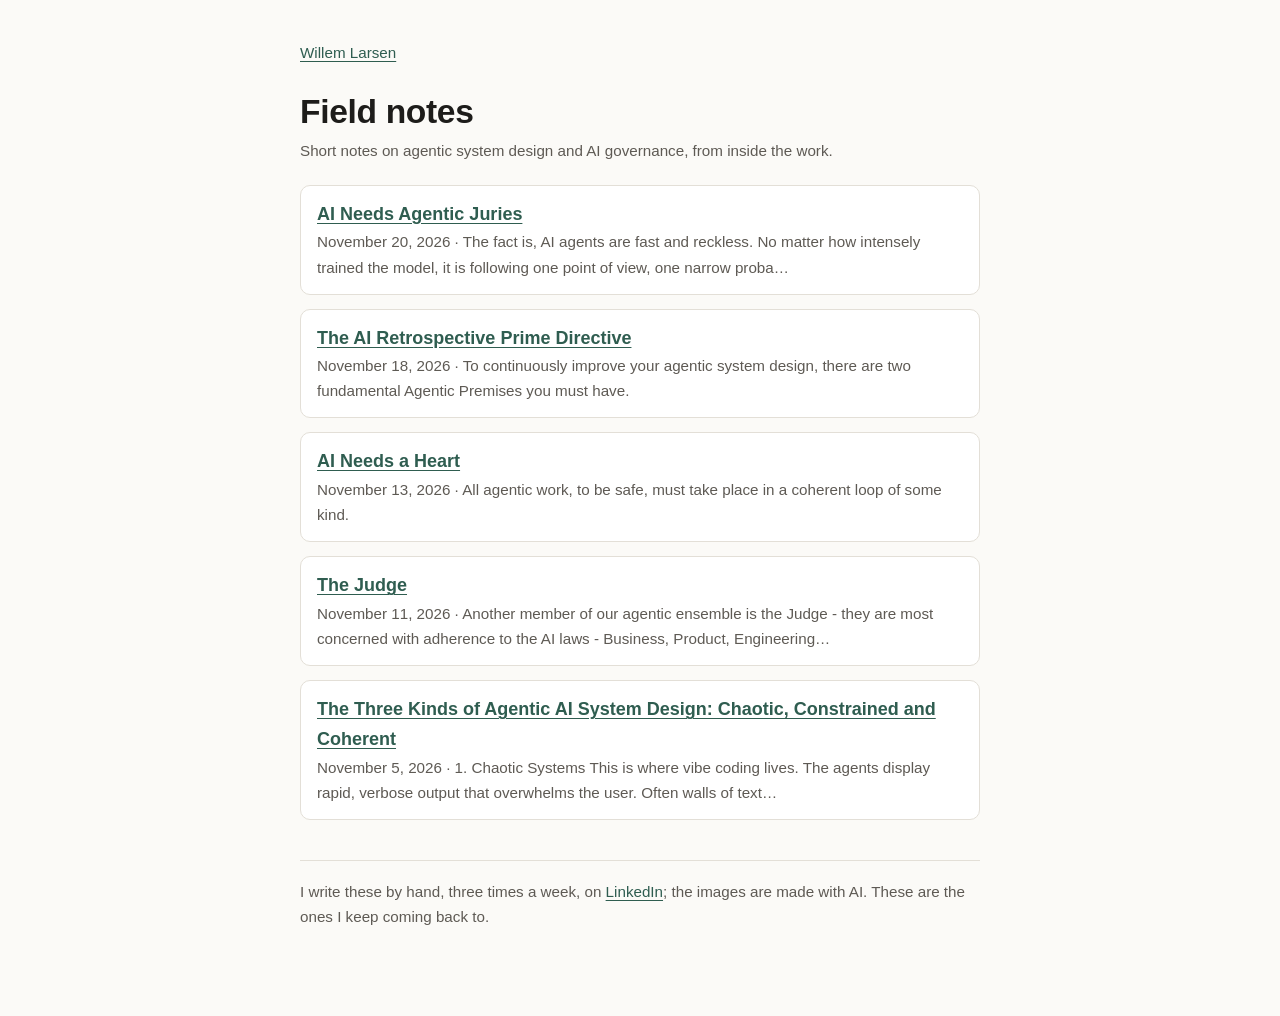
==== notes/index.html @ ff30c510 "Add field notes: five posts on agentic system design Collects five LinkedIn field notes as pages und" ====
<!doctype html>
<html lang="en">
<head>
<meta charset="utf-8">
<meta name="viewport" content="width=device-width, initial-scale=1">
<title>Field notes · Willem Larsen</title>
<meta name="description" content="Willem Larsen&#x27;s field notes on agentic system design and AI governance.">
<style>
  :root { --bg:#fbfaf7; --fg:#1d1c1a; --muted:#5e5a54; --rule:#e3dfd7; --accent:#2f5d50; --card:#ffffff; }
  @media (prefers-color-scheme: dark) {
    :root { --bg:#141413; --fg:#ecebe7; --muted:#a8a49c; --rule:#2c2b28; --accent:#8cc7b4; --card:#1c1b19; }
  }
  * { box-sizing: border-box; }
  body { margin:0; background:var(--bg); color:var(--fg);
         font:18px/1.65 -apple-system, BlinkMacSystemFont, "Segoe UI", Helvetica, Arial, sans-serif; }
  main { max-width:720px; margin:0 auto; padding:40px 20px 72px; }
  nav { font-size:0.95rem; margin-bottom:28px; }
  a { color:var(--accent); text-underline-offset:3px; }
  h1 { font-size:2.1rem; line-height:1.15; margin:0 0 6px; letter-spacing:-0.01em; }
  h2 { font-size:1.15rem; margin:28px 0 6px; }
  .date { color:var(--muted); margin:0 0 22px; font-size:0.95rem; }
  img { width:100%; height:auto; border-radius:10px; border:1px solid var(--rule); margin:0 0 24px; }
  ul.notes { list-style:none; padding:0; margin:0; display:grid; gap:14px; }
  ul.notes li { background:var(--card); border:1px solid var(--rule); border-radius:10px; padding:14px 16px; }
  ul.notes span { color:var(--muted); font-size:0.95rem; display:block; }
  .about { color:var(--muted); font-size:0.95rem; border-top:1px solid var(--rule); margin-top:40px; padding-top:18px; }
</style>
</head>
<body>
<main>
  <nav><a href="../">Willem Larsen</a></nav>
  <h1>Field notes</h1>
  <p class="date">Short notes on agentic system design and AI governance, from inside the work.</p>
  <ul class="notes">
    <li><a href="agentic-juries.html"><strong>AI Needs Agentic Juries</strong></a><span>November 20, 2026 · The fact is, AI agents are fast and reckless. No matter how intensely trained the model, it is following one point of view, one narrow proba…</span></li>
    <li><a href="retrospective-prime-directive.html"><strong>The AI Retrospective Prime Directive</strong></a><span>November 18, 2026 · To continuously improve your agentic system design, there are two fundamental Agentic Premises you must have.</span></li>
    <li><a href="heartbeat.html"><strong>AI Needs a Heart</strong></a><span>November 13, 2026 · All agentic work, to be safe, must take place in a coherent loop of some kind.</span></li>
    <li><a href="the-judge.html"><strong>The Judge</strong></a><span>November 11, 2026 · Another member of our agentic ensemble is the Judge - they are most concerned with adherence to the AI laws - Business, Product, Engineering…</span></li>
    <li><a href="chaotic-constrained-coherent.html"><strong>The Three Kinds of Agentic AI System Design: Chaotic, Constrained and Coherent</strong></a><span>November 5, 2026 · 1. Chaotic Systems
  This is where vibe coding lives. The agents display rapid, verbose output that overwhelms the user. Often walls of text…</span></li>
  </ul>
  <p class="about">I write these by hand, three times a week, on <a href="https://www.linkedin.com/in/willem-larsen-8a005514/recent-activity/all/">LinkedIn</a>; the images are made with AI. These are the ones I keep coming back to.</p>
</main>
</body>
</html>
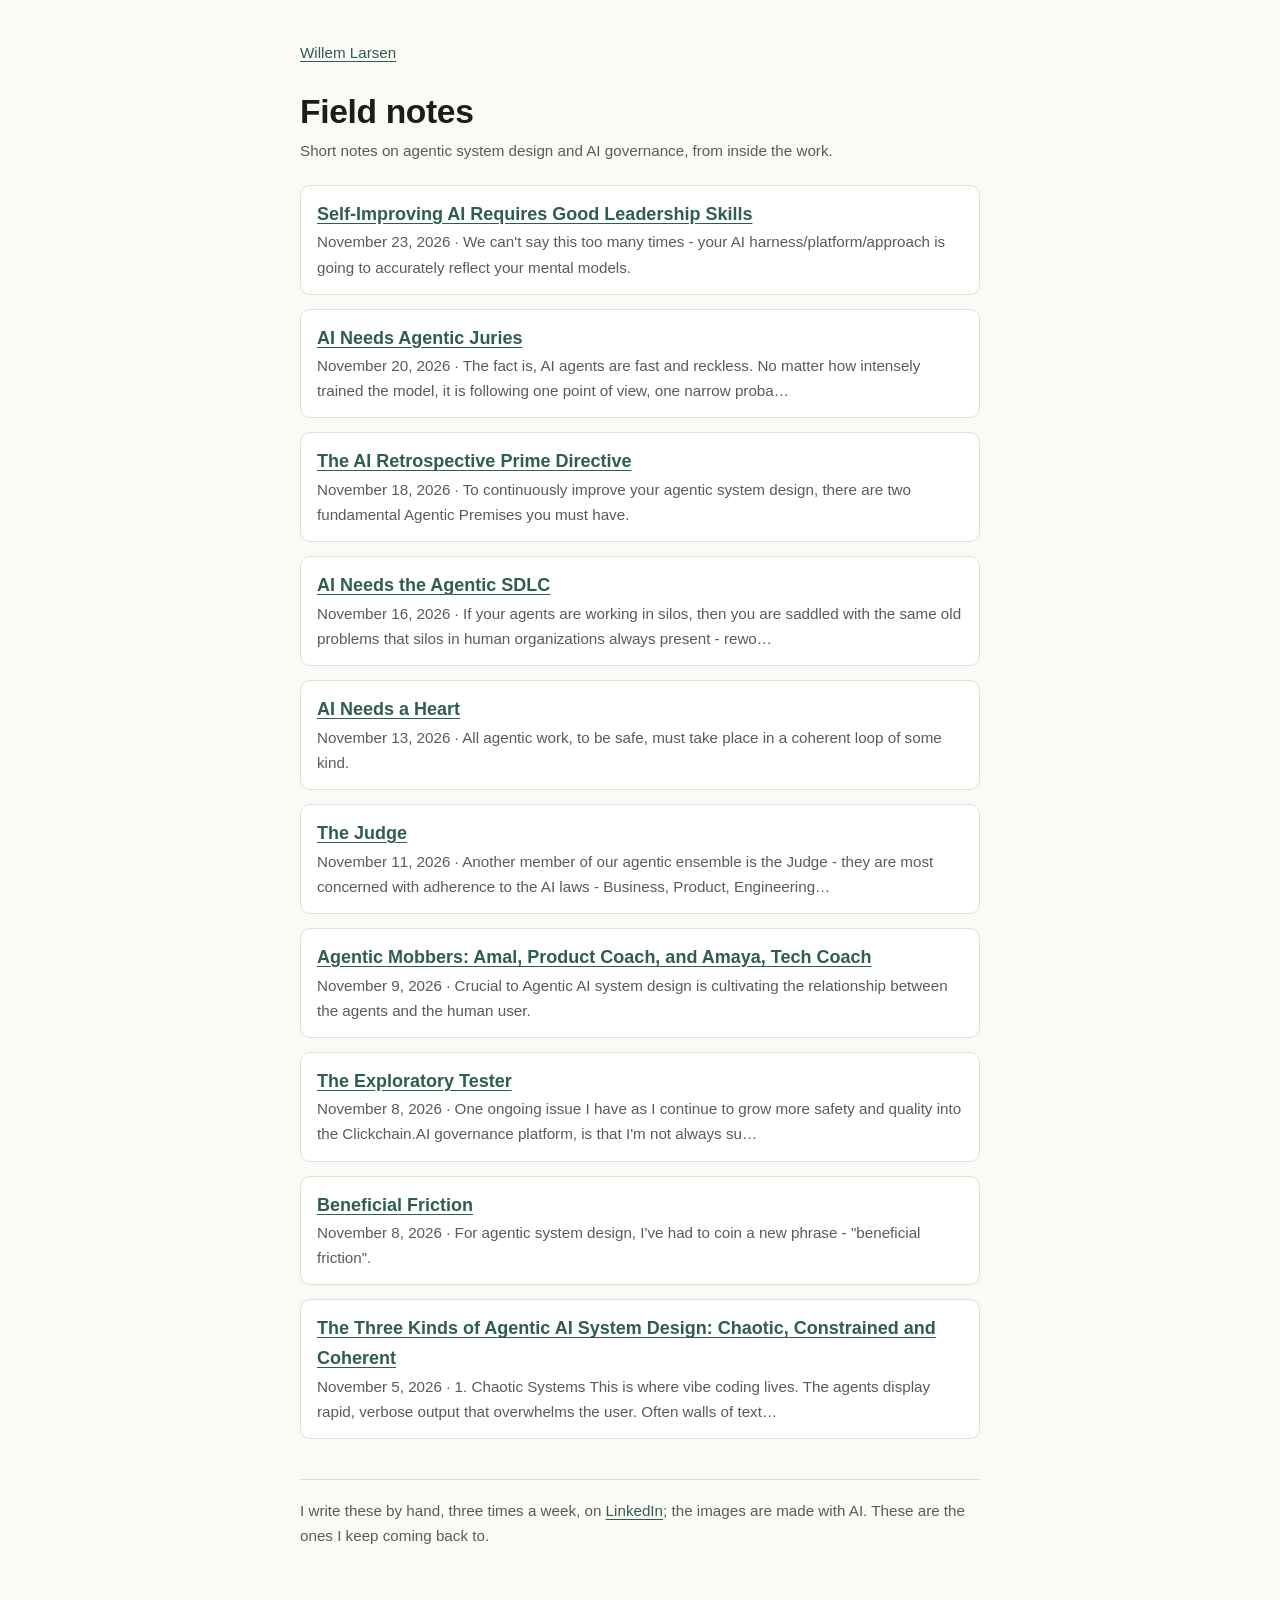
==== commit ecd8c915: "Add five more field notes Beneficial Friction, The Exploratory Tester, Amal and Amaya, AI Needs the " ====
--- a/notes/index.html
+++ b/notes/index.html
@@ -32,10 +32,15 @@
   <h1>Field notes</h1>
   <p class="date">Short notes on agentic system design and AI governance, from inside the work.</p>
   <ul class="notes">
+    <li><a href="self-improving-ai.html"><strong>Self-Improving AI Requires Good Leadership Skills</strong></a><span>November 23, 2026 · We can&#x27;t say this too many times - your AI harness/platform/approach is going to accurately reflect your mental models.</span></li>
     <li><a href="agentic-juries.html"><strong>AI Needs Agentic Juries</strong></a><span>November 20, 2026 · The fact is, AI agents are fast and reckless. No matter how intensely trained the model, it is following one point of view, one narrow proba…</span></li>
     <li><a href="retrospective-prime-directive.html"><strong>The AI Retrospective Prime Directive</strong></a><span>November 18, 2026 · To continuously improve your agentic system design, there are two fundamental Agentic Premises you must have.</span></li>
+    <li><a href="agentic-sdlc.html"><strong>AI Needs the Agentic SDLC</strong></a><span>November 16, 2026 · If your agents are working in silos, then you are saddled with the same old problems that silos in human organizations always present - rewo…</span></li>
     <li><a href="heartbeat.html"><strong>AI Needs a Heart</strong></a><span>November 13, 2026 · All agentic work, to be safe, must take place in a coherent loop of some kind.</span></li>
     <li><a href="the-judge.html"><strong>The Judge</strong></a><span>November 11, 2026 · Another member of our agentic ensemble is the Judge - they are most concerned with adherence to the AI laws - Business, Product, Engineering…</span></li>
+    <li><a href="amal-and-amaya.html"><strong>Agentic Mobbers: Amal, Product Coach, and Amaya, Tech Coach</strong></a><span>November 9, 2026 · Crucial to Agentic AI system design is cultivating the relationship between the agents and the human user.</span></li>
+    <li><a href="exploratory-tester.html"><strong>The Exploratory Tester</strong></a><span>November 8, 2026 · One ongoing issue I have as I continue to grow more safety and quality into the Clickchain.AI governance platform, is that I&#x27;m not always su…</span></li>
+    <li><a href="beneficial-friction.html"><strong>Beneficial Friction</strong></a><span>November 8, 2026 · For agentic system design, I&#x27;ve had to coin a new phrase - &quot;beneficial friction&quot;.</span></li>
     <li><a href="chaotic-constrained-coherent.html"><strong>The Three Kinds of Agentic AI System Design: Chaotic, Constrained and Coherent</strong></a><span>November 5, 2026 · 1. Chaotic Systems
   This is where vibe coding lives. The agents display rapid, verbose output that overwhelms the user. Often walls of text…</span></li>
   </ul>
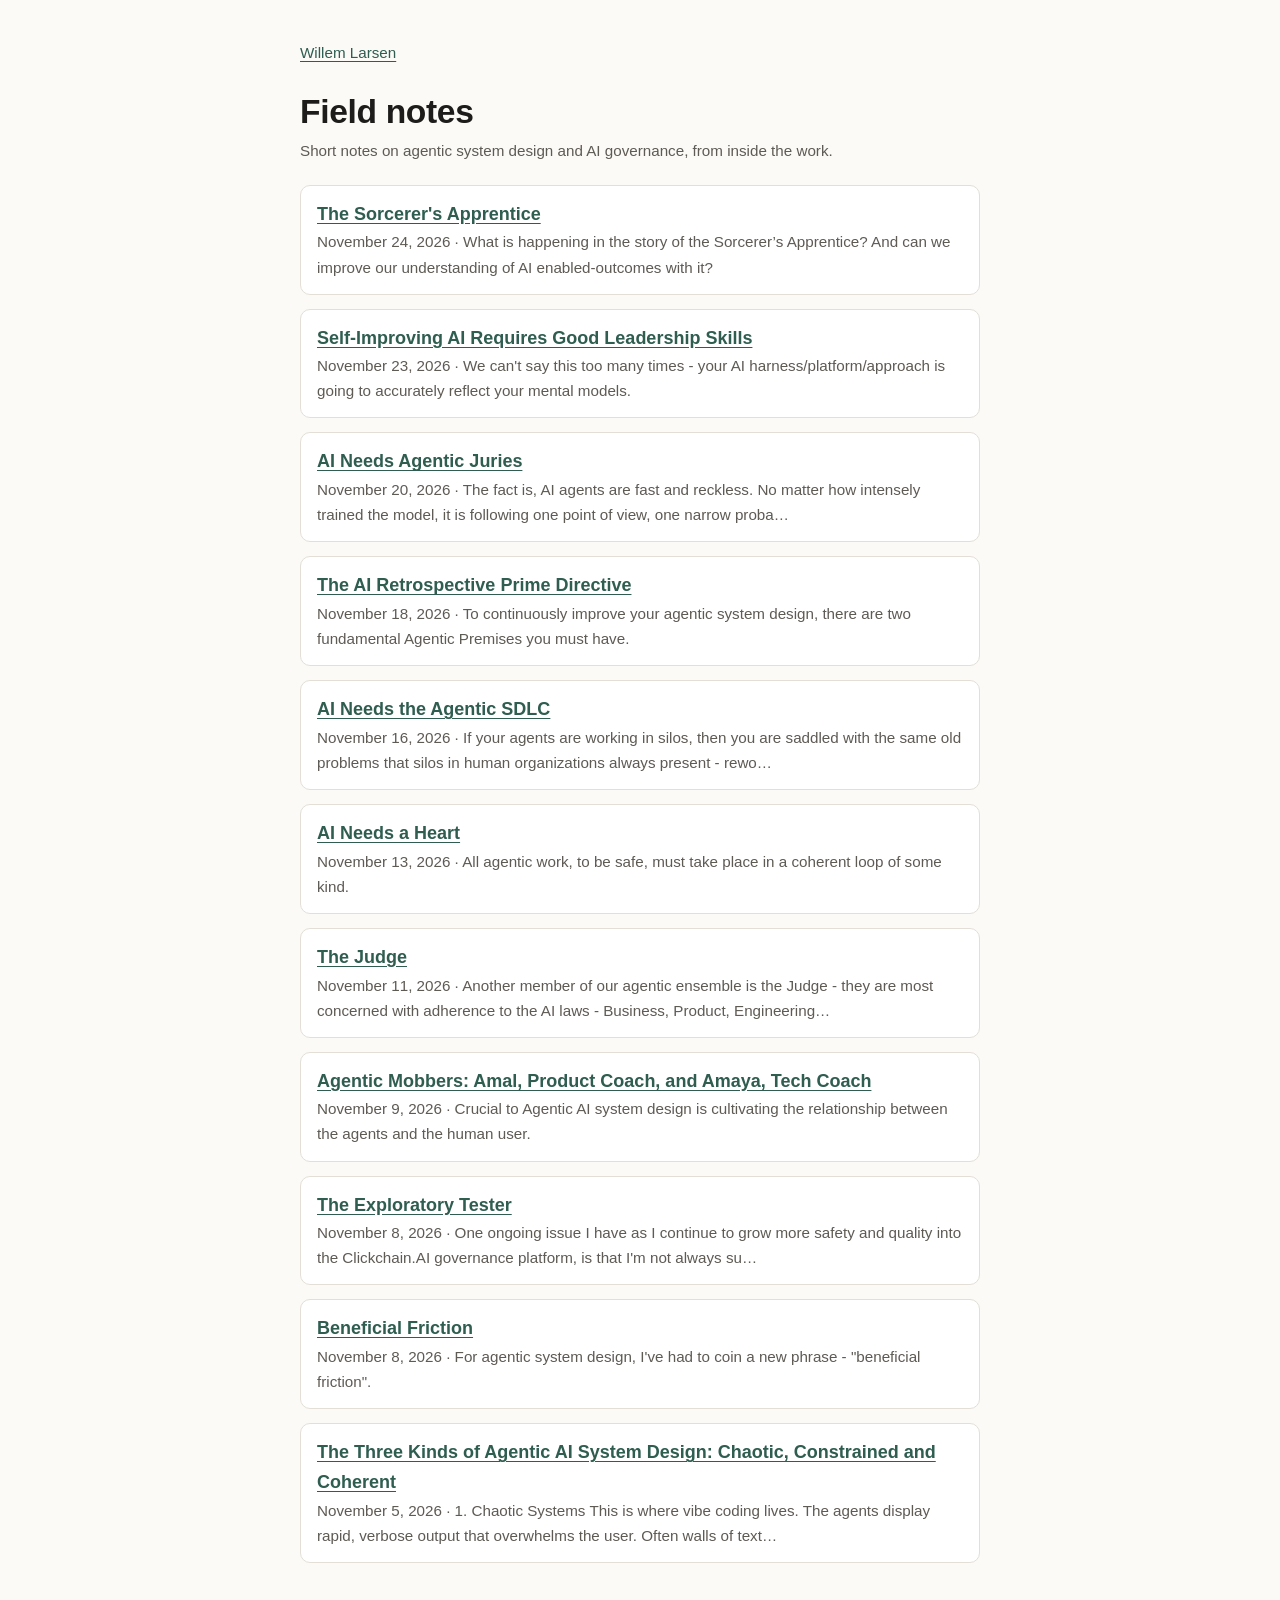
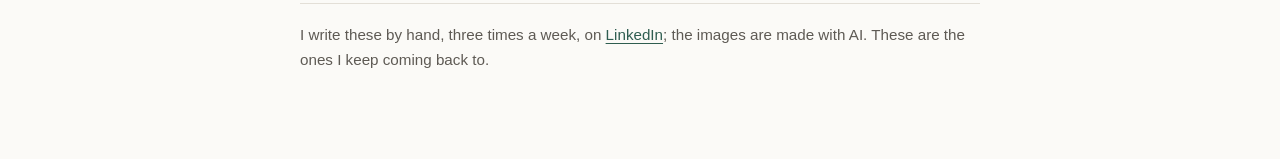
==== commit e6c3865b: "Add field note: The Sorcerer's Apprentice Throughput-only orchestration versus governed agentic syst" ====
--- a/notes/index.html
+++ b/notes/index.html
@@ -32,6 +32,7 @@
   <h1>Field notes</h1>
   <p class="date">Short notes on agentic system design and AI governance, from inside the work.</p>
   <ul class="notes">
+    <li><a href="sorcerers-apprentice.html"><strong>The Sorcerer&#x27;s Apprentice</strong></a><span>November 24, 2026 · What is happening in the story of the Sorcerer’s Apprentice? And can we improve our understanding of AI enabled-outcomes with it?</span></li>
     <li><a href="self-improving-ai.html"><strong>Self-Improving AI Requires Good Leadership Skills</strong></a><span>November 23, 2026 · We can&#x27;t say this too many times - your AI harness/platform/approach is going to accurately reflect your mental models.</span></li>
     <li><a href="agentic-juries.html"><strong>AI Needs Agentic Juries</strong></a><span>November 20, 2026 · The fact is, AI agents are fast and reckless. No matter how intensely trained the model, it is following one point of view, one narrow proba…</span></li>
     <li><a href="retrospective-prime-directive.html"><strong>The AI Retrospective Prime Directive</strong></a><span>November 18, 2026 · To continuously improve your agentic system design, there are two fundamental Agentic Premises you must have.</span></li>
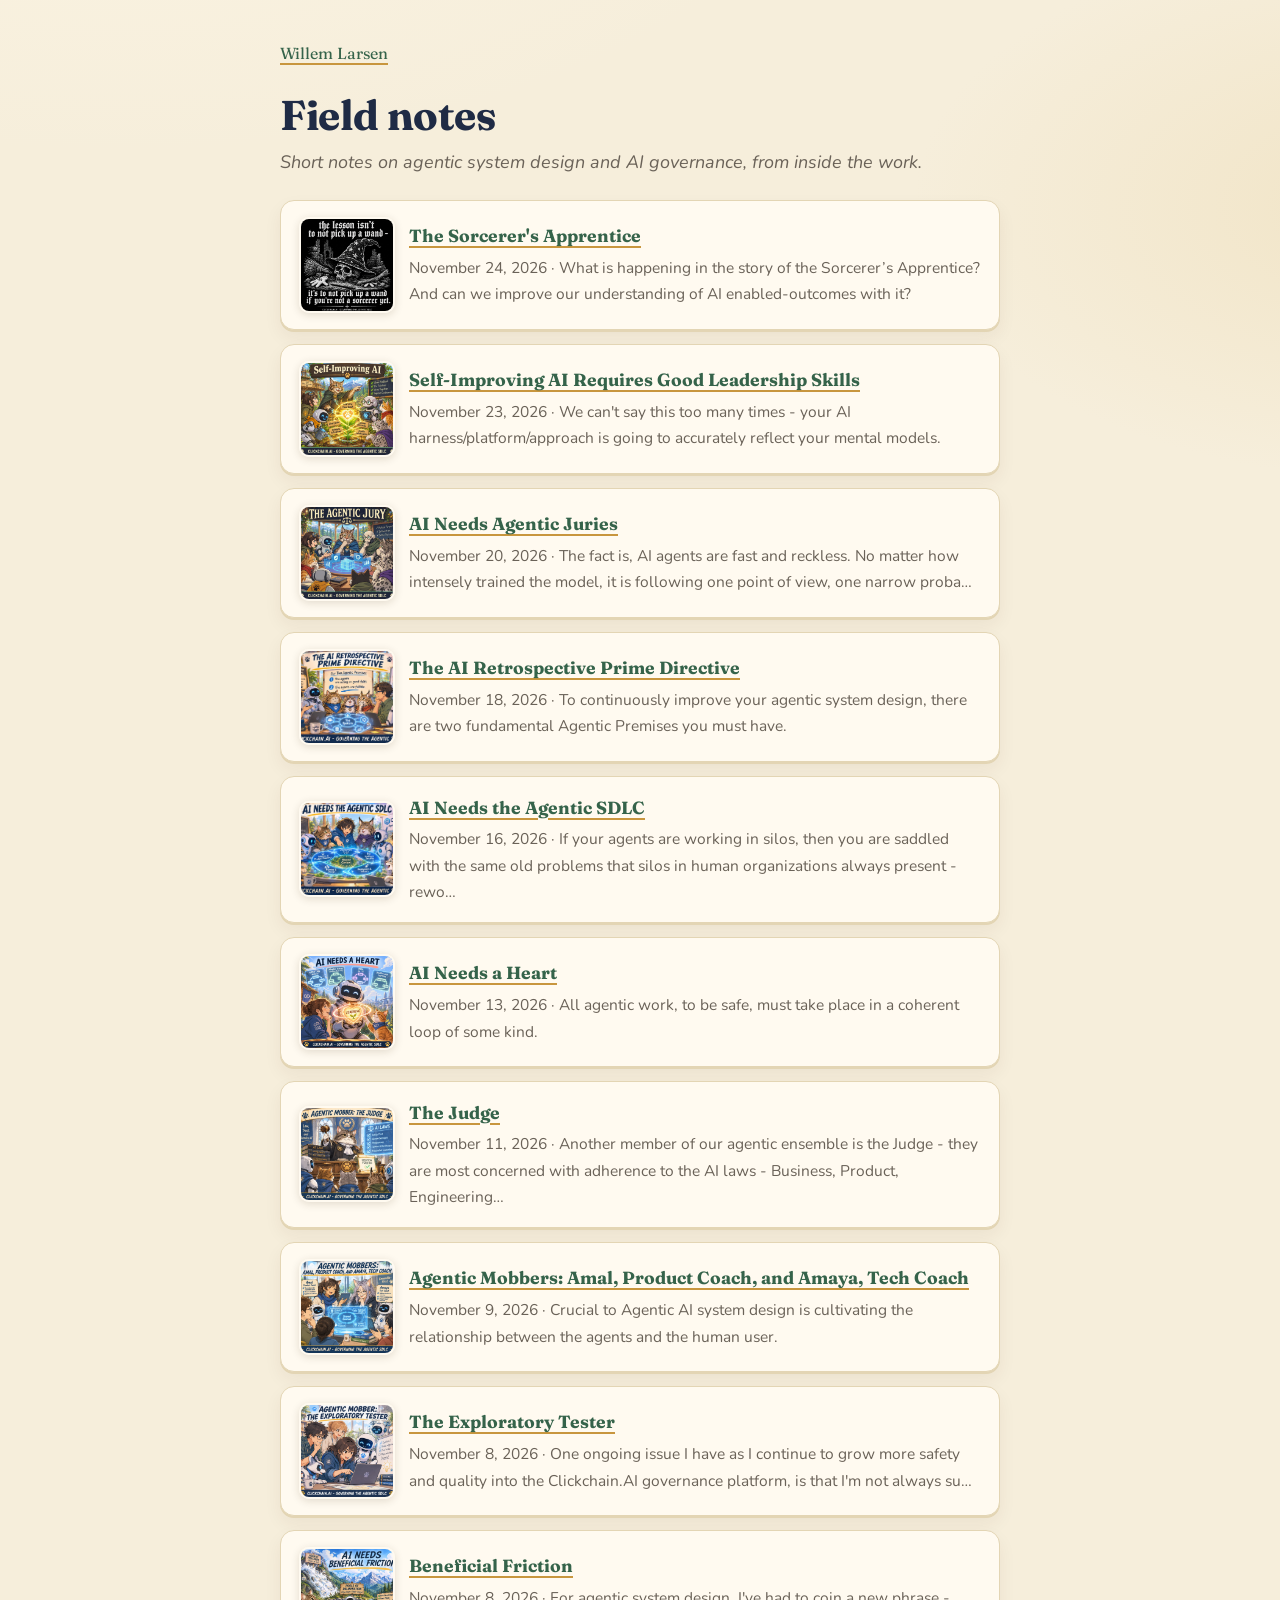
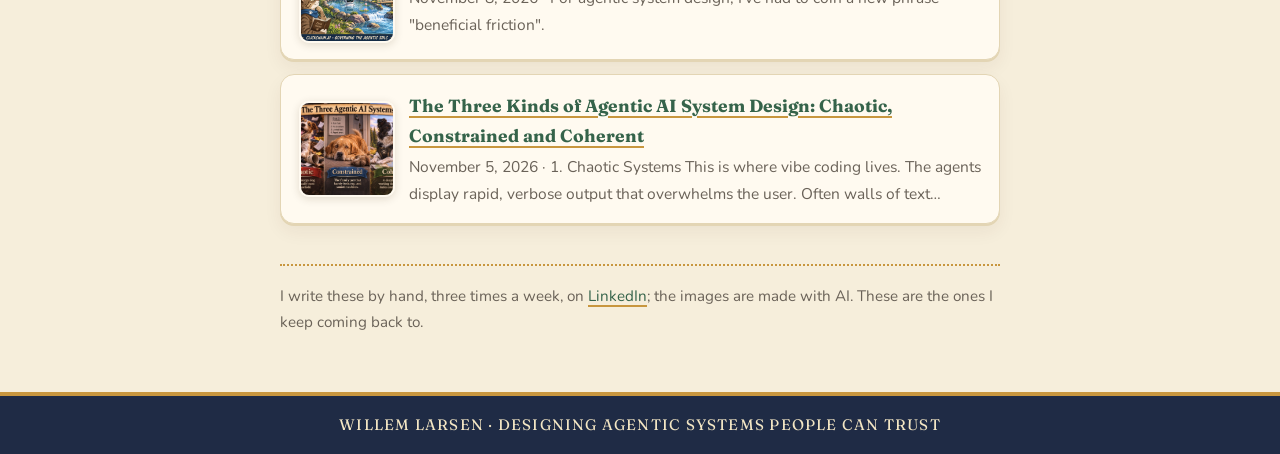
==== commit cffa773a: "Restyle the site to match the field-note illustrations Warm parchment, forest and navy ink, gold tri" ====
--- a/notes/index.html
+++ b/notes/index.html
@@ -5,47 +5,32 @@
 <meta name="viewport" content="width=device-width, initial-scale=1">
 <title>Field notes · Willem Larsen</title>
 <meta name="description" content="Willem Larsen&#x27;s field notes on agentic system design and AI governance.">
-<style>
-  :root { --bg:#fbfaf7; --fg:#1d1c1a; --muted:#5e5a54; --rule:#e3dfd7; --accent:#2f5d50; --card:#ffffff; }
-  @media (prefers-color-scheme: dark) {
-    :root { --bg:#141413; --fg:#ecebe7; --muted:#a8a49c; --rule:#2c2b28; --accent:#8cc7b4; --card:#1c1b19; }
-  }
-  * { box-sizing: border-box; }
-  body { margin:0; background:var(--bg); color:var(--fg);
-         font:18px/1.65 -apple-system, BlinkMacSystemFont, "Segoe UI", Helvetica, Arial, sans-serif; }
-  main { max-width:720px; margin:0 auto; padding:40px 20px 72px; }
-  nav { font-size:0.95rem; margin-bottom:28px; }
-  a { color:var(--accent); text-underline-offset:3px; }
-  h1 { font-size:2.1rem; line-height:1.15; margin:0 0 6px; letter-spacing:-0.01em; }
-  h2 { font-size:1.15rem; margin:28px 0 6px; }
-  .date { color:var(--muted); margin:0 0 22px; font-size:0.95rem; }
-  img { width:100%; height:auto; border-radius:10px; border:1px solid var(--rule); margin:0 0 24px; }
-  ul.notes { list-style:none; padding:0; margin:0; display:grid; gap:14px; }
-  ul.notes li { background:var(--card); border:1px solid var(--rule); border-radius:10px; padding:14px 16px; }
-  ul.notes span { color:var(--muted); font-size:0.95rem; display:block; }
-  .about { color:var(--muted); font-size:0.95rem; border-top:1px solid var(--rule); margin-top:40px; padding-top:18px; }
-</style>
+<link rel="preconnect" href="https://fonts.googleapis.com">
+<link rel="preconnect" href="https://fonts.gstatic.com" crossorigin>
+<link href="https://fonts.googleapis.com/css2?family=Fraunces:opsz,wght@9..144,500;9..144,700&family=Nunito:ital,wght@0,400;0,600;1,400&display=swap" rel="stylesheet">
+<link rel="stylesheet" href="../style.css">
 </head>
 <body>
-<main>
+<main class="list">
   <nav><a href="../">Willem Larsen</a></nav>
   <h1>Field notes</h1>
   <p class="date">Short notes on agentic system design and AI governance, from inside the work.</p>
   <ul class="notes">
-    <li><a href="sorcerers-apprentice.html"><strong>The Sorcerer&#x27;s Apprentice</strong></a><span>November 24, 2026 · What is happening in the story of the Sorcerer’s Apprentice? And can we improve our understanding of AI enabled-outcomes with it?</span></li>
-    <li><a href="self-improving-ai.html"><strong>Self-Improving AI Requires Good Leadership Skills</strong></a><span>November 23, 2026 · We can&#x27;t say this too many times - your AI harness/platform/approach is going to accurately reflect your mental models.</span></li>
-    <li><a href="agentic-juries.html"><strong>AI Needs Agentic Juries</strong></a><span>November 20, 2026 · The fact is, AI agents are fast and reckless. No matter how intensely trained the model, it is following one point of view, one narrow proba…</span></li>
-    <li><a href="retrospective-prime-directive.html"><strong>The AI Retrospective Prime Directive</strong></a><span>November 18, 2026 · To continuously improve your agentic system design, there are two fundamental Agentic Premises you must have.</span></li>
-    <li><a href="agentic-sdlc.html"><strong>AI Needs the Agentic SDLC</strong></a><span>November 16, 2026 · If your agents are working in silos, then you are saddled with the same old problems that silos in human organizations always present - rewo…</span></li>
-    <li><a href="heartbeat.html"><strong>AI Needs a Heart</strong></a><span>November 13, 2026 · All agentic work, to be safe, must take place in a coherent loop of some kind.</span></li>
-    <li><a href="the-judge.html"><strong>The Judge</strong></a><span>November 11, 2026 · Another member of our agentic ensemble is the Judge - they are most concerned with adherence to the AI laws - Business, Product, Engineering…</span></li>
-    <li><a href="amal-and-amaya.html"><strong>Agentic Mobbers: Amal, Product Coach, and Amaya, Tech Coach</strong></a><span>November 9, 2026 · Crucial to Agentic AI system design is cultivating the relationship between the agents and the human user.</span></li>
-    <li><a href="exploratory-tester.html"><strong>The Exploratory Tester</strong></a><span>November 8, 2026 · One ongoing issue I have as I continue to grow more safety and quality into the Clickchain.AI governance platform, is that I&#x27;m not always su…</span></li>
-    <li><a href="beneficial-friction.html"><strong>Beneficial Friction</strong></a><span>November 8, 2026 · For agentic system design, I&#x27;ve had to coin a new phrase - &quot;beneficial friction&quot;.</span></li>
-    <li><a href="chaotic-constrained-coherent.html"><strong>The Three Kinds of Agentic AI System Design: Chaotic, Constrained and Coherent</strong></a><span>November 5, 2026 · 1. Chaotic Systems
-  This is where vibe coding lives. The agents display rapid, verbose output that overwhelms the user. Often walls of text…</span></li>
+    <li><img src="img/sorcerers-apprentice.jpg" alt="" loading="lazy"><div><a href="sorcerers-apprentice.html"><strong>The Sorcerer&#x27;s Apprentice</strong></a><span>November 24, 2026 · What is happening in the story of the Sorcerer’s Apprentice? And can we improve our understanding of AI enabled-outcomes with it?</span></div></li>
+    <li><img src="img/self-improving-ai.jpg" alt="" loading="lazy"><div><a href="self-improving-ai.html"><strong>Self-Improving AI Requires Good Leadership Skills</strong></a><span>November 23, 2026 · We can&#x27;t say this too many times - your AI harness/platform/approach is going to accurately reflect your mental models.</span></div></li>
+    <li><img src="img/agentic-juries.jpg" alt="" loading="lazy"><div><a href="agentic-juries.html"><strong>AI Needs Agentic Juries</strong></a><span>November 20, 2026 · The fact is, AI agents are fast and reckless. No matter how intensely trained the model, it is following one point of view, one narrow proba…</span></div></li>
+    <li><img src="img/retrospective-prime-directive.jpg" alt="" loading="lazy"><div><a href="retrospective-prime-directive.html"><strong>The AI Retrospective Prime Directive</strong></a><span>November 18, 2026 · To continuously improve your agentic system design, there are two fundamental Agentic Premises you must have.</span></div></li>
+    <li><img src="img/agentic-sdlc.jpg" alt="" loading="lazy"><div><a href="agentic-sdlc.html"><strong>AI Needs the Agentic SDLC</strong></a><span>November 16, 2026 · If your agents are working in silos, then you are saddled with the same old problems that silos in human organizations always present - rewo…</span></div></li>
+    <li><img src="img/heartbeat.jpg" alt="" loading="lazy"><div><a href="heartbeat.html"><strong>AI Needs a Heart</strong></a><span>November 13, 2026 · All agentic work, to be safe, must take place in a coherent loop of some kind.</span></div></li>
+    <li><img src="img/the-judge.jpg" alt="" loading="lazy"><div><a href="the-judge.html"><strong>The Judge</strong></a><span>November 11, 2026 · Another member of our agentic ensemble is the Judge - they are most concerned with adherence to the AI laws - Business, Product, Engineering…</span></div></li>
+    <li><img src="img/amal-and-amaya.jpg" alt="" loading="lazy"><div><a href="amal-and-amaya.html"><strong>Agentic Mobbers: Amal, Product Coach, and Amaya, Tech Coach</strong></a><span>November 9, 2026 · Crucial to Agentic AI system design is cultivating the relationship between the agents and the human user.</span></div></li>
+    <li><img src="img/exploratory-tester.jpg" alt="" loading="lazy"><div><a href="exploratory-tester.html"><strong>The Exploratory Tester</strong></a><span>November 8, 2026 · One ongoing issue I have as I continue to grow more safety and quality into the Clickchain.AI governance platform, is that I&#x27;m not always su…</span></div></li>
+    <li><img src="img/beneficial-friction.jpg" alt="" loading="lazy"><div><a href="beneficial-friction.html"><strong>Beneficial Friction</strong></a><span>November 8, 2026 · For agentic system design, I&#x27;ve had to coin a new phrase - &quot;beneficial friction&quot;.</span></div></li>
+    <li><img src="img/chaotic-constrained-coherent.jpg" alt="" loading="lazy"><div><a href="chaotic-constrained-coherent.html"><strong>The Three Kinds of Agentic AI System Design: Chaotic, Constrained and Coherent</strong></a><span>November 5, 2026 · 1. Chaotic Systems
+  This is where vibe coding lives. The agents display rapid, verbose output that overwhelms the user. Often walls of text…</span></div></li>
   </ul>
   <p class="about">I write these by hand, three times a week, on <a href="https://www.linkedin.com/in/willem-larsen-8a005514/recent-activity/all/">LinkedIn</a>; the images are made with AI. These are the ones I keep coming back to.</p>
 </main>
+<footer class="banner">Willem Larsen · Designing agentic systems people can trust</footer>
 </body>
 </html>
--- a/style.css
+++ b/style.css
@@ -0,0 +1,80 @@
+/* Storybook style, matched to Willem's field-note illustrations:
+   warm parchment, forest and navy ink, gold trim, soft rounded type. Light only. */
+:root {
+  --parchment: #f6eedb;
+  --paper: #fffaf0;
+  --ink: #2a2a33;
+  --muted: #6a6258;
+  --forest: #35634a;
+  --navy: #1f2b45;
+  --gold: #c8963e;
+  --rust: #a4532d;
+  --rule: #e3d5b4;
+  color-scheme: light;
+}
+* { box-sizing: border-box; }
+html { background: var(--parchment); }
+body {
+  margin: 0;
+  background:
+    radial-gradient(1200px 600px at 10% -10%, #fbf4e3 0%, transparent 60%),
+    radial-gradient(900px 500px at 110% 10%, #f1e4c6 0%, transparent 55%),
+    var(--parchment);
+  color: var(--ink);
+  font: 18px/1.7 "Nunito", "Avenir Next", "Segoe UI", sans-serif;
+}
+main { max-width: 760px; margin: 0 auto; padding: 40px 20px 0; }
+a { color: var(--forest); text-decoration-color: var(--gold); text-decoration-thickness: 2px; text-underline-offset: 4px; }
+a:hover { color: var(--rust); }
+
+h1, h2, h3, .banner, nav { font-family: "Fraunces", Georgia, serif; }
+h1 { font-size: 2.6rem; line-height: 1.1; margin: 0 0 8px; color: var(--navy); font-weight: 700; letter-spacing: -0.01em; }
+h2 {
+  font-size: 1.05rem; letter-spacing: 0.14em; text-transform: uppercase; color: var(--navy);
+  margin: 44px 0 16px; display: flex; align-items: center; gap: 12px;
+}
+h2::before, h2::after { content: ""; height: 2px; background: var(--gold); flex: 1; opacity: 0.7; }
+article h2, .note h2 { text-transform: none; letter-spacing: 0; font-size: 1.3rem; display: block; margin: 30px 0 6px; }
+article h2::before, article h2::after, .note h2::before, .note h2::after { display: none; }
+
+.role { color: var(--muted); font-size: 1.1rem; margin: 0 0 24px; font-style: italic; }
+.lede { font-size: 1.3rem; font-family: "Fraunces", Georgia, serif; color: var(--navy); margin: 0 0 16px; }
+
+.hero { display: block; width: 100%; height: auto; border-radius: 16px; border: 3px solid var(--paper);
+        box-shadow: 0 6px 24px rgba(60, 40, 10, 0.18); margin: 8px 0 28px; }
+
+ul.cards, ul.notes { list-style: none; padding: 0; margin: 0; display: grid; gap: 14px; }
+ul.cards li, ul.notes li {
+  background: var(--paper); border: 1px solid var(--rule); border-radius: 14px; padding: 16px 18px;
+  box-shadow: 0 2px 0 var(--rule), 0 8px 18px rgba(60, 40, 10, 0.06);
+}
+ul.cards strong, ul.notes strong { display: block; margin-bottom: 4px; font-family: "Fraunces", Georgia, serif; font-size: 1.1rem; }
+ul.cards span, ul.notes span { color: var(--muted); font-size: 0.97rem; display: block; }
+ul.notes li { display: grid; grid-template-columns: 96px 1fr; gap: 14px; align-items: center; }
+ul.notes img { width: 96px; height: 96px; object-fit: cover; border-radius: 10px; border: 2px solid var(--paper);
+               box-shadow: 0 2px 8px rgba(60, 40, 10, 0.15); margin: 0; }
+ul.plain { padding-left: 1.1em; margin: 0; }
+ul.plain li { margin-bottom: 8px; }
+ul.plain li::marker { color: var(--gold); }
+
+nav { font-size: 1rem; margin-bottom: 26px; }
+.date { color: var(--muted); margin: 0 0 22px; font-style: italic; }
+.note img.art { width: 100%; height: auto; border-radius: 16px; border: 3px solid var(--paper);
+                box-shadow: 0 6px 24px rgba(60, 40, 10, 0.18); margin: 0 0 26px; }
+.note p { margin: 0 0 16px; }
+.note ol li::marker { color: var(--gold); font-weight: 700; }
+.about { color: var(--muted); font-size: 0.95rem; border-top: 2px dotted var(--gold); margin-top: 40px; padding-top: 18px; }
+.contact a { margin-right: 18px; white-space: nowrap; }
+
+footer.banner {
+  margin-top: 56px; background: var(--navy); color: #f3e6c4; text-align: center;
+  padding: 16px 20px; font-size: 0.95rem; letter-spacing: 0.08em; text-transform: uppercase;
+  border-top: 4px solid var(--gold);
+}
+footer.banner a { color: #f3e6c4; }
+
+@media (max-width: 520px) {
+  h1 { font-size: 2.1rem; }
+  ul.notes li { grid-template-columns: 64px 1fr; }
+  ul.notes img { width: 64px; height: 64px; }
+}
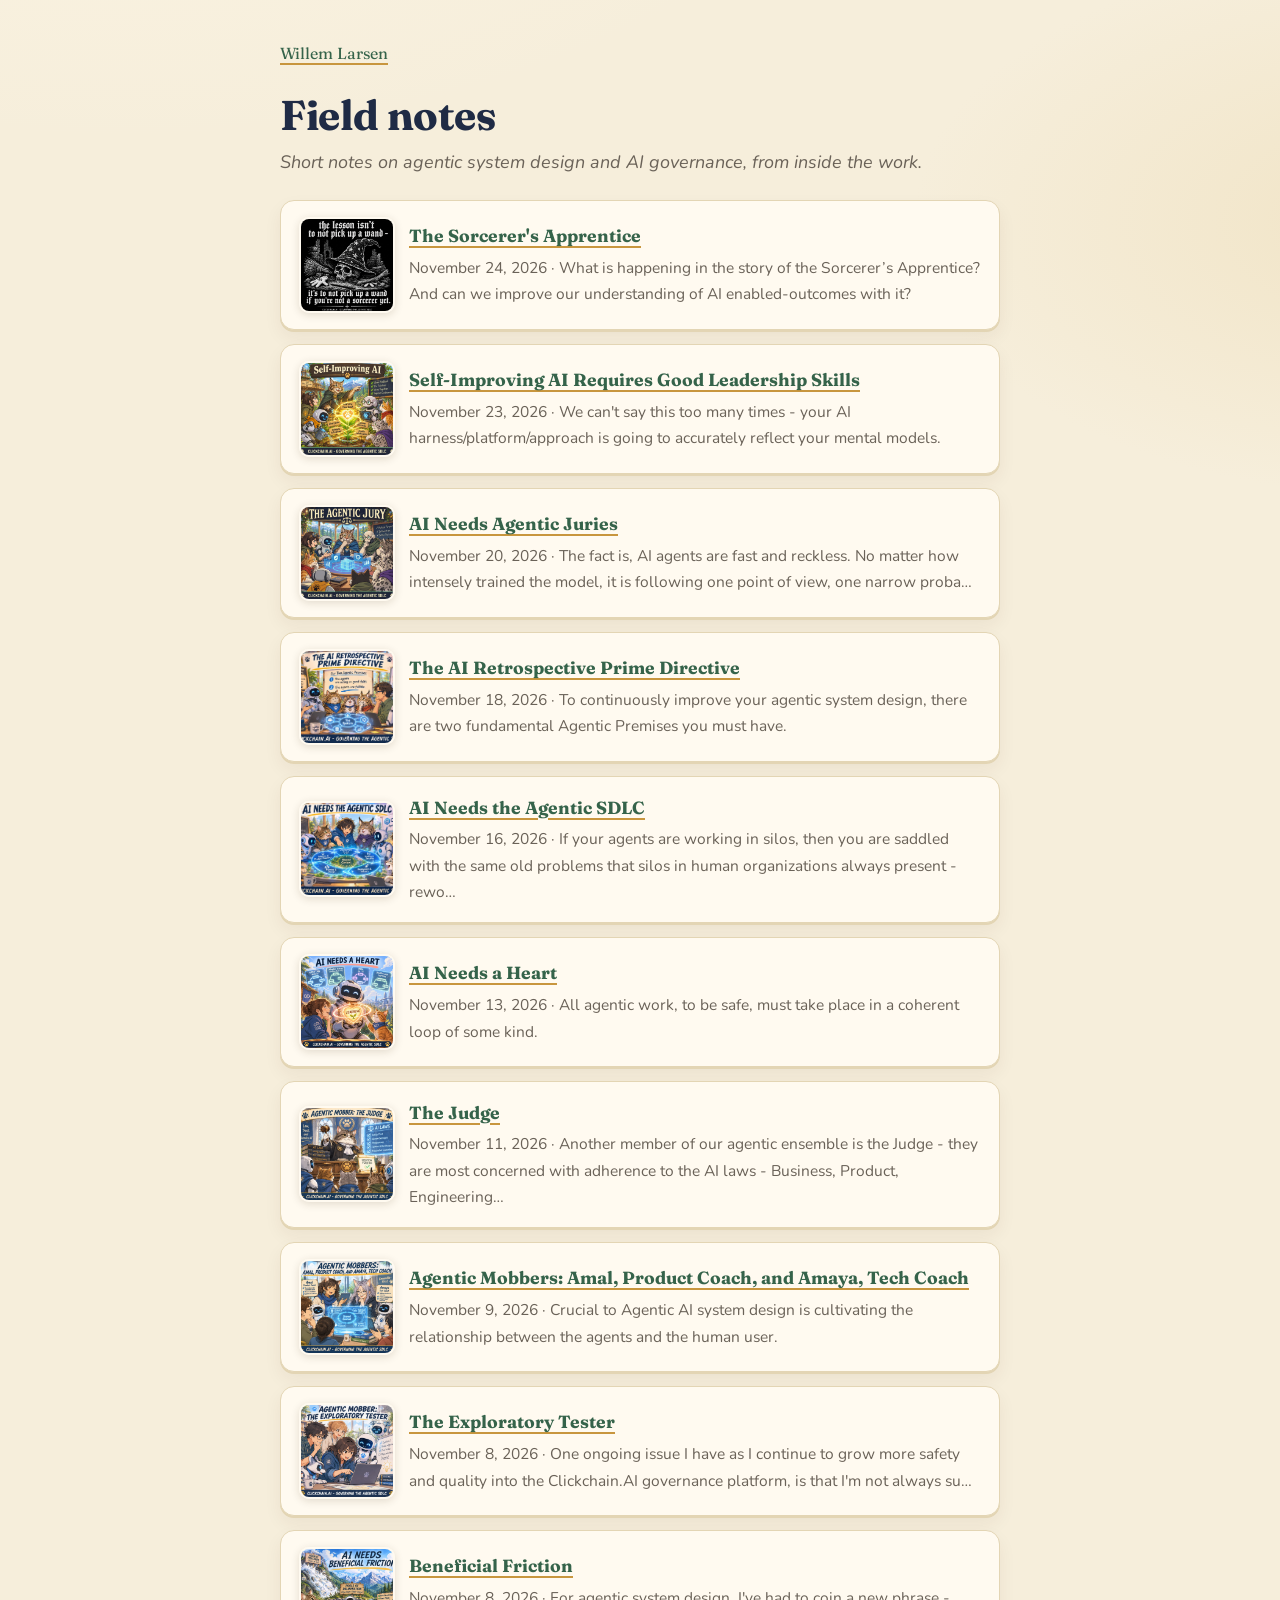
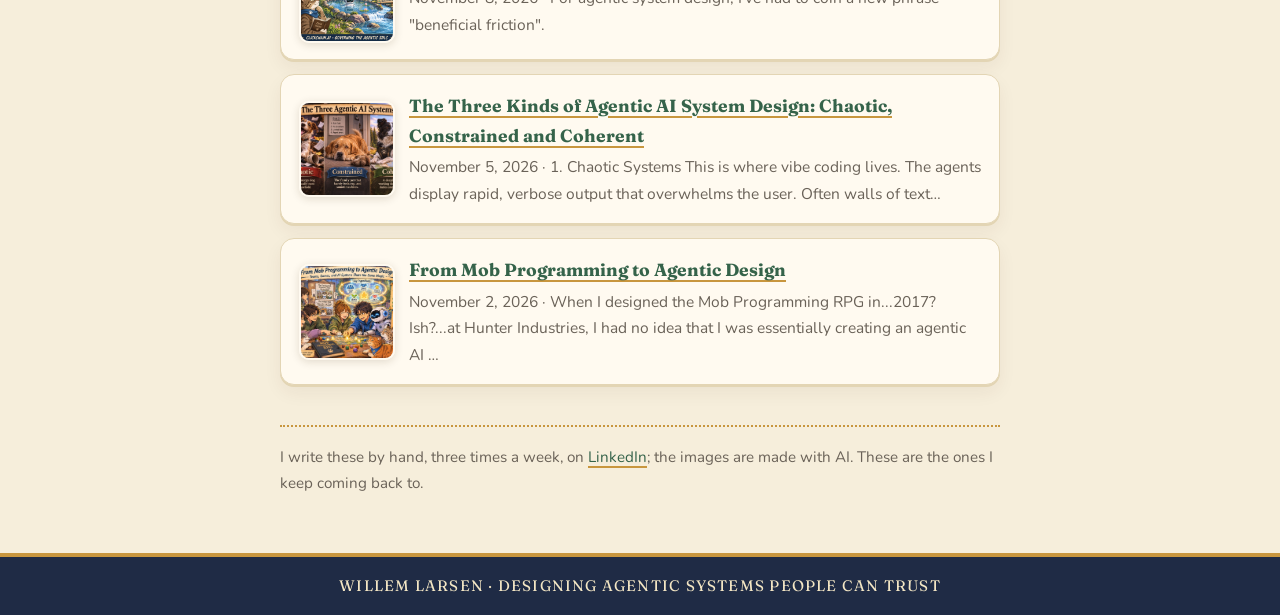
==== commit 87e477e8: "Add the Mob Programming RPG field note Co-Authored-By: Claude Opus 5.5 <noreply@anthropic.com>" ====
--- a/notes/index.html
+++ b/notes/index.html
@@ -28,6 +28,7 @@
     <li><img src="img/beneficial-friction.jpg" alt="" loading="lazy"><div><a href="beneficial-friction.html"><strong>Beneficial Friction</strong></a><span>November 8, 2026 · For agentic system design, I&#x27;ve had to coin a new phrase - &quot;beneficial friction&quot;.</span></div></li>
     <li><img src="img/chaotic-constrained-coherent.jpg" alt="" loading="lazy"><div><a href="chaotic-constrained-coherent.html"><strong>The Three Kinds of Agentic AI System Design: Chaotic, Constrained and Coherent</strong></a><span>November 5, 2026 · 1. Chaotic Systems
   This is where vibe coding lives. The agents display rapid, verbose output that overwhelms the user. Often walls of text…</span></div></li>
+    <li><img src="img/mob-programming-rpg.jpg" alt="" loading="lazy"><div><a href="mob-programming-rpg.html"><strong>From Mob Programming to Agentic Design</strong></a><span>November 2, 2026 · When I designed the Mob Programming RPG in...2017? Ish?...at Hunter Industries, I had no idea that I was essentially creating an agentic AI …</span></div></li>
   </ul>
   <p class="about">I write these by hand, three times a week, on <a href="https://www.linkedin.com/in/willem-larsen-8a005514/recent-activity/all/">LinkedIn</a>; the images are made with AI. These are the ones I keep coming back to.</p>
 </main>
